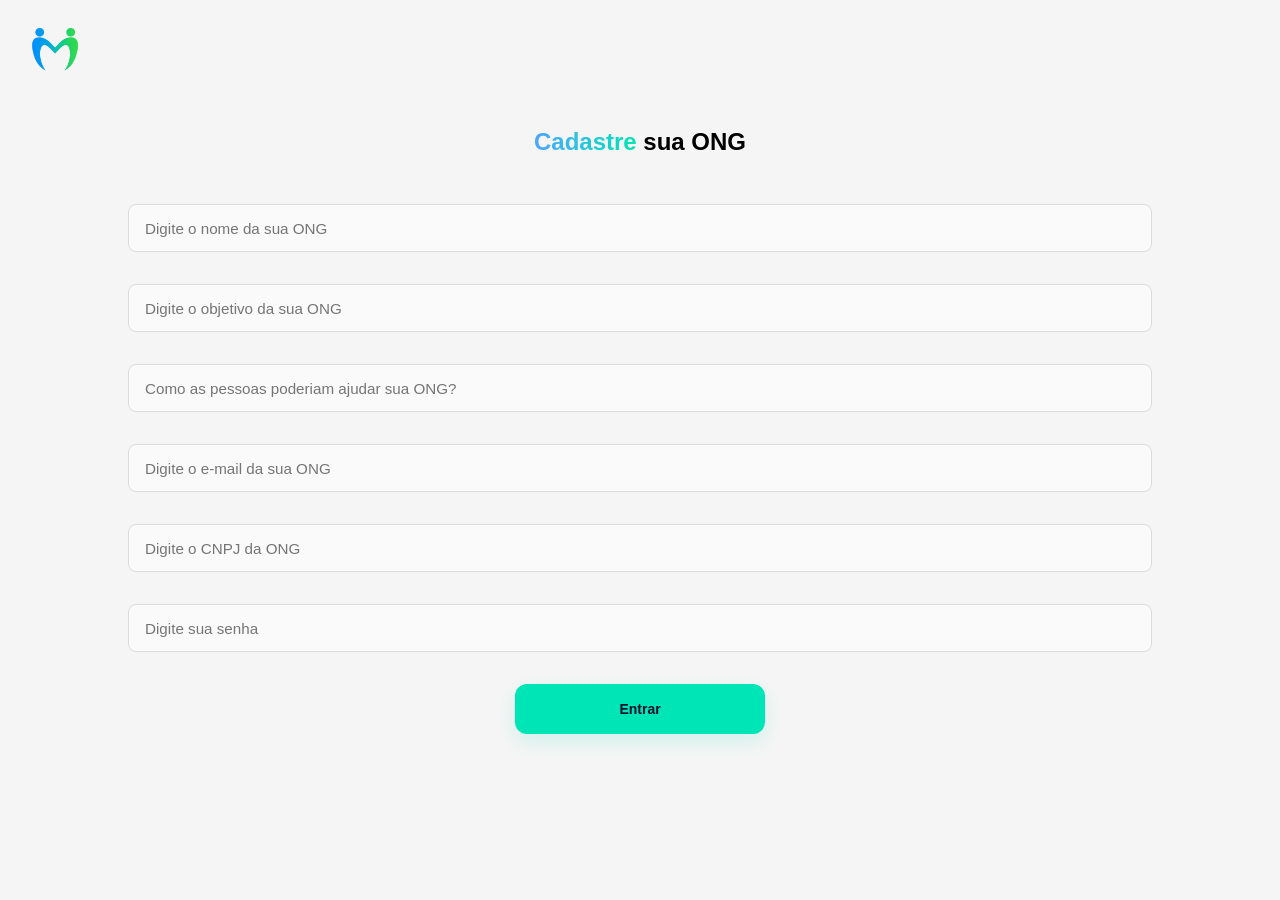
==== app/views/pages/cadastro-ong.html @ dbb987ae "Adicionando estrutura de pastas, footer, links, navegação mobile" ====
<!DOCTYPE html>
<html lang="pt-br">

<head>
    <meta charset="UTF-8">
    <meta name="viewport" content="width=device-width, initial-scale=1.0">
    <link rel="stylesheet" href="../../public/css/login.css">
    <title>Login Conecta Mundos</title>
</head>

<body>
    <header>
        <div class="logo">
            <a href="../../views/pages/index.html"><img src="../../public/imagem/logo_degrade.png" alt="Logo Conecta Mundos"></a>
        </div>
        <div class="navegacao">

        </div>

    </header>

    <main>
        <div class="textos">
            <div class="title">
                <h2><span>Cadastre</span> sua ONG</h2>
            </div>
        </div>

        <div class="formulario">

            <input type="text" placeholder="Digite o nome da sua ONG">
            <input type="text" placeholder="Digite o objetivo da sua ONG">
            <input type="text" placeholder="Como as pessoas poderiam ajudar sua ONG?">
            <input type="text" placeholder="Digite o e-mail da sua ONG">
            <input type="text" placeholder="Digite o CNPJ da ONG">
            <input type="password" placeholder="Digite sua senha">


            <div class="botao">
                <button class="entrar">Entrar</button>
            </div>
        </div>

    </main>


    <script src="../../public/js/script.js"></script>

</body>

</html>
---- app/public/css/login.css ----
* {
    padding: 0%;
    margin: 0%;
    box-sizing: border-box;
    text-decoration: none;
}

body {
    background-color: #F5F5F5;
    font-family: sans-serif;
}

header {
    padding: 15px 20px;
    display: flex;
    justify-content: space-between;
    align-items: center;
    position: relative;
    z-index: 1000;
}

.hamburger {
    display: flex;
    flex-direction: column;
    gap: 5px;
    background: transparent;
    border: none;
    cursor: pointer;
    z-index: 1001;
}

.hamburger .bar {
    width: 28px;
    height: 3px;
    background: #06112f;
    -webkit-text-fill-color: initial;
    border-radius: 3px;
    transition: all 0.3s ease-in-out;
}



.nav-menu {
    position: fixed;
    top: 0;
    right: -100%;
    width: 70%;
    max-width: 300px;
    height: 100vh;
    background-color: #06112f;
    box-shadow: -5px 0 20px rgba(0, 0, 0, 0.4);
    display: flex;
    justify-content: center;
    align-items: center;
    transition: right 0.3s ease-in-out;
}

.nav-menu.active {
    right: 0;
}

.nav-menu ul {
    list-style: none;
    display: flex;
    flex-direction: column;
    gap: 30px;
    text-align: center;
}

.nav-menu a {
    color: #FFFFFF;
    font-size: 18px;
    font-weight: 600;
    transition: color 0.2s ease;
}

.nav-menu a:hover {
    color: #00E5B6;
}

.nav-menu .nav-btn {
    background-color: #00E5B6;
    color: #06102b;
    padding: 10px 20px;
    border-radius: 10px;
    font-weight: 700;
}

.nav-menu .nav-btn:hover {
    background-color: #00c9a0;
    color: #06102b;
}


main {
    display: flex;
    flex-direction: column;
    gap: 1.5rem;
}

.logo img {
    width: 70px;
}

.title {
    display: flex;
    justify-content: center;
    align-items: center;
    text-align: center;
}

.textos {
    padding: 1.5rem;
    display: flex;
    flex-direction: column;
    gap: 2rem;
}

span {
    background: linear-gradient(90deg, #4da6ff, #00e5b6);
    -webkit-background-clip: text;
    background-clip: text;
    -webkit-text-fill-color: transparent;
}

.login-rapidos {
    display: flex;
    justify-content: center;
    align-items: center;
    gap: 1rem;
}

button {
    display: flex;
    justify-content: center;
    align-items: center;
    gap: 10px;
    background-color: #fff;
    border: 1px solid #ddd;
    width: 100%;
    height: 42px;
    border-radius: 8px;
    font-size: 0.9rem;
    font-weight: 500;
    color: #333;
    cursor: pointer;

}

.icone {
    width: 20px;
}

.divisao {
    display: flex;
    justify-content: center;
    align-items: center;
    gap: 10px;
}

hr {
    background-color: black;
    width: 6rem;
    height: 0.1rem;
    border: none;
}

.formulario {
    display: flex;
    align-items: center;
    justify-content: center;
    flex-direction: column;
    gap: 2rem;
}

input {
    width: 80%;
    padding: 0.85rem 1rem;
    height: 48px;
    border: 1px solid #ddd;
    border-radius: 8px;
    font-size: 0.95rem;
    outline: none;
    transition: border-color 0.2s ease, box-shadow 0.2s ease;
    background-color: #fafafa;
}

.entrar {
    width: 250px;
    height: 50px;
    display: flex;
    align-items: center;
    gap: 5px;
    background-color: #00E5B6;
    border: none;
    padding: 16px 28px;
    border-radius: 12px;
    color: #06102b;
    font-size: 14px;
    font-weight: 700;
    cursor: pointer;
    box-shadow: 0px 8px 20px rgba(0, 229, 182, 0.15);
    transition: transform 0.2s ease, box-shadow 0.2s ease;
}
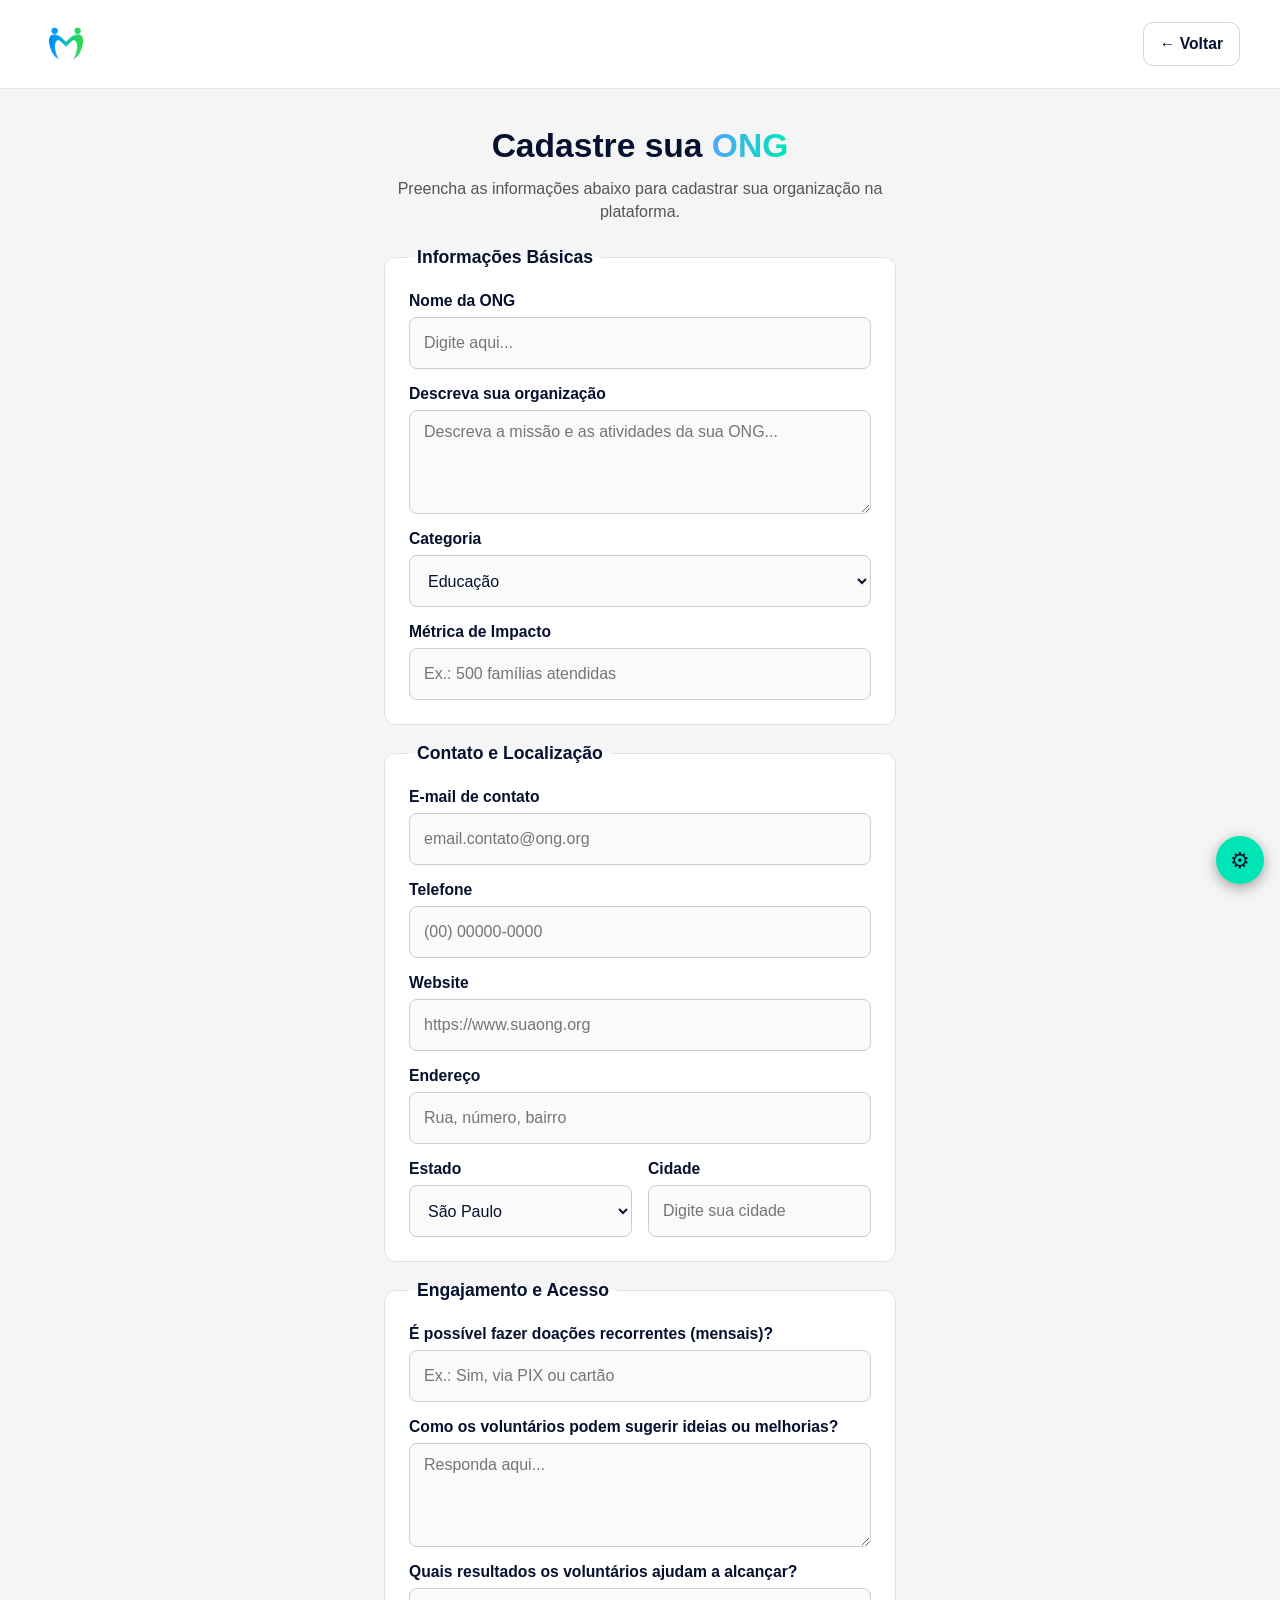
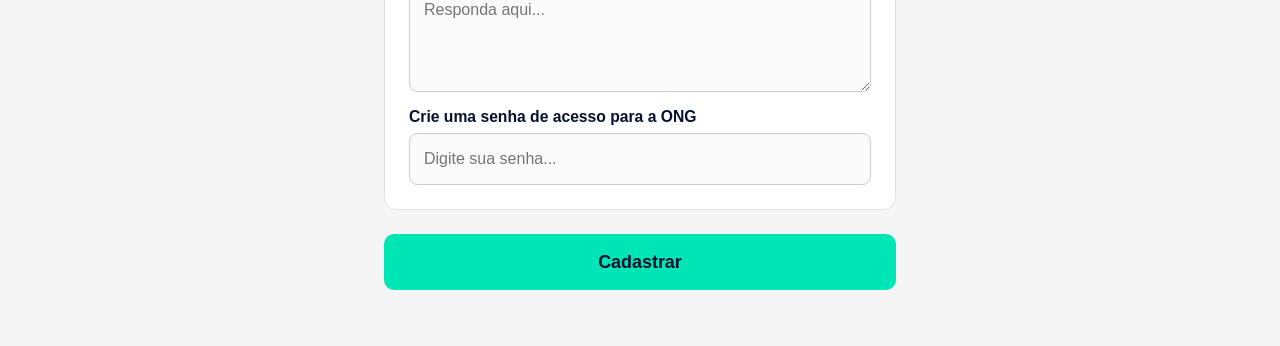
==== commit 33b7d28e: "adicionando mais coisas" ====
--- a/app/views/pages/cadastro-ong.html
+++ b/app/views/pages/cadastro-ong.html
@@ -4,48 +4,168 @@
 <head>
     <meta charset="UTF-8">
     <meta name="viewport" content="width=device-width, initial-scale=1.0">
+    <title>Cadastro de ONG - Conecta Mundos</title>
+    <link rel="stylesheet" href="../../public/css/config.css">
     <link rel="stylesheet" href="../../public/css/login.css">
-    <title>Login Conecta Mundos</title>
+    <script src="../../public/js/config.js"></script>
 </head>
 
 <body>
     <header>
         <div class="logo">
-            <a href="../../views/pages/index.html"><img src="../../public/imagem/logo_degrade.png" alt="Logo Conecta Mundos"></a>
+            <a href="../../views/pages/index.html">
+                <img src="../../public/imagem/logo_degrade.png" alt="Logo Conecta Mundos">
+            </a>
         </div>
         <div class="navegacao">
+            <a href="./login-ongs.html" class="btn-voltar">← Voltar</a>
+        </div>
+    </header>
 
+    <!-- "main-cadastro" deixa os blocos lado a lado em telas grandes -->
+    <main class="main-cadastro">
+        <div class="textos">
+            <div class="title">
+                <h2>Cadastre sua <span>ONG</span></h2>
+            </div>
+            <p class="subtitulo">Preencha as informações abaixo para cadastrar sua organização na plataforma.</p>
         </div>
 
-    </header>
+        <form class="formulario" action="cadastro-ong-prosseguir.html" method="GET">
+            <fieldset>
+                <legend>Informações Básicas</legend>
 
-    <main>
-        <div class="textos">
-            <div class="title">
-                <h2><span>Cadastre</span> sua ONG</h2>
+                <div class="campo">
+                    <label for="ong">Nome da ONG</label>
+                    <input type="text" id="ong" name="ong" placeholder="Digite aqui..." required>
+                </div>
+
+                <div class="campo">
+                    <label for="descricao">Descreva sua organização</label>
+                    <textarea name="descricao" id="descricao" rows="4" placeholder="Descreva a missão e as atividades da sua ONG..." required></textarea>
+                </div>
+
+                <div class="campo">
+                    <label for="categoria">Categoria</label>
+                    <select name="categoria" id="categoria">
+                        <option value="educacao">Educação</option>
+                        <option value="saude">Saúde</option>
+                        <option value="meio_ambiente">Meio Ambiente</option>
+                        <option value="moradia">Moradia</option>
+                        <option value="direitos_humanos">Direitos Humanos</option>
+                        <option value="cultura">Cultura</option>
+                        <option value="alimentacao">Alimentação</option>
+                        <option value="animais">Animais</option>
+                        <option value="causas_emergenciais">Causas Emergenciais</option>
+                    </select>
+                </div>
+
+                <div class="campo">
+                    <label for="metrica">Métrica de Impacto</label>
+                    <input type="text" id="metrica" name="metrica" placeholder="Ex.: 500 famílias atendidas">
+                </div>
+            </fieldset>
+
+            <fieldset>
+                <legend>Contato e Localização</legend>
+
+                <div class="campo">
+                    <label for="email">E-mail de contato</label>
+                    <input type="email" id="email" name="email" placeholder="email.contato@ong.org" required>
+                </div>
+
+                <div class="campo">
+                    <label for="telefone">Telefone</label>
+                    <input type="tel" id="telefone" name="telefone" placeholder="(00) 00000-0000" required>
+                </div>
+
+                <div class="campo">
+                    <label for="site">Website</label>
+                    <input type="url" id="site" name="site" placeholder="https://www.suaong.org">
+                </div>
+
+                <div class="campo">
+                    <label for="endereco">Endereço</label>
+                    <input type="text" id="endereco" name="endereco" placeholder="Rua, número, bairro">
+                </div>
+
+                <div class="linha-dupla">
+                    <div class="campo">
+                        <label for="estado">Estado</label>
+                        <select name="estado" id="estado">
+                            <option value="SP">São Paulo</option>
+                            <option value="RJ">Rio de Janeiro</option>
+                            <option value="MG">Minas Gerais</option>
+                            <option value="ES">Espírito Santo</option>
+                        </select>
+                    </div>
+
+                    <div class="campo">
+                        <label for="cidade">Cidade</label>
+                        <input type="text" id="cidade" name="cidade" placeholder="Digite sua cidade">
+                    </div>
+                </div>
+            </fieldset>
+
+            <fieldset>
+                <legend>Engajamento e Acesso</legend>
+
+                <div class="campo">
+                    <label for="doacoes">É possível fazer doações recorrentes (mensais)?</label>
+                    <input type="text" id="doacoes" name="doacoes" placeholder="Ex.: Sim, via PIX ou cartão">
+                </div>
+
+                <div class="campo">
+                    <label for="voluntarios">Como os voluntários podem sugerir ideias ou melhorias?</label>
+                    <textarea name="voluntarios" id="voluntarios" rows="4" placeholder="Responda aqui..."></textarea>
+                </div>
+
+                <div class="campo">
+                    <label for="resultados">Quais resultados os voluntários ajudam a alcançar?</label>
+                    <textarea name="resultados" id="resultados" rows="4" placeholder="Responda aqui..."></textarea>
+                </div>
+
+                <div class="campo">
+                    <label for="senha">Crie uma senha de acesso para a ONG</label>
+                    <input type="password" id="senha" name="senha" placeholder="Digite sua senha..." required>
+                </div>
+            </fieldset>
+
+            <div class="botao">
+                <button type="submit" class="entrar">Cadastrar</button>
             </div>
+        </form>
+    </main>
+
+    <footer></footer>
+
+    <!-- Configurações (fonte e tema) -->
+    <div class="config">
+        <div class="config-painel" id="config-painel" hidden>
+            <h3>Configurações</h3>
+
+            <div class="config-grupo">
+                <span>Tamanho da fonte</span>
+                <div class="config-linha">
+                    <button type="button" id="fonte-menos" aria-label="Diminuir fonte">A−</button>
+                    <div class="config-valor" id="fonte-valor" aria-live="polite">100%</div>
+                    <button type="button" id="fonte-mais" aria-label="Aumentar fonte">A+</button>
+                </div>
+            </div>
+
+            <div class="config-grupo">
+                <span>Tema</span>
+                <div class="config-linha">
+                    <button type="button" id="tema-claro">☀ Claro</button>
+                    <button type="button" id="tema-escuro">🌙 Escuro</button>
+                </div>
+            </div>
+
+            <button type="button" class="config-restaurar" id="config-restaurar">Restaurar padrão</button>
         </div>
 
-        <div class="formulario">
-
-            <input type="text" placeholder="Digite o nome da sua ONG">
-            <input type="text" placeholder="Digite o objetivo da sua ONG">
-            <input type="text" placeholder="Como as pessoas poderiam ajudar sua ONG?">
-            <input type="text" placeholder="Digite o e-mail da sua ONG">
-            <input type="text" placeholder="Digite o CNPJ da ONG">
-            <input type="password" placeholder="Digite sua senha">
-
-
-            <div class="botao">
-                <button class="entrar">Entrar</button>
-            </div>
-        </div>
-
-    </main>
-
-
-    <script src="../../public/js/script.js"></script>
-
+        <button type="button" class="config-botao" id="config-abrir" aria-label="Abrir configurações" aria-expanded="false" aria-controls="config-painel">⚙</button>
+    </div>
 </body>
 
 </html>
--- a/app/public/css/config.css
+++ b/app/public/css/config.css
@@ -0,0 +1,215 @@
+/* =====================================================
+   config.css - cores dos temas + painel de configurações
+   Carregue em TODAS as páginas, ANTES do style.css/login.css
+   ===================================================== */
+
+/* ---------- Tema claro (padrão) ---------- */
+:root {
+    --fundo: #f8f8f8;
+    --fundo-alt: #eef2f7;
+    --superficie: #ffffff;
+    --texto: #06112f;
+    --texto-suave: #4b5563;
+    --borda: #e2e8f0;
+    --borda-campo: #cccccc;
+    --campo: #fafafa;
+    --sombra: rgba(0, 0, 0, 0.08);
+}
+
+/* ---------- Tema escuro ---------- */
+[data-tema="escuro"] {
+    --fundo: #0a1226;
+    --fundo-alt: #0e1932;
+    --superficie: #131d38;
+    --texto: #eef2ff;
+    --texto-suave: #b4bfd6;
+    --borda: #26324f;
+    --borda-campo: #3a4a6e;
+    --campo: #0e1730;
+    --sombra: rgba(0, 0, 0, 0.5);
+    color-scheme: dark;
+}
+
+/* ---------- Acessibilidade ---------- */
+a:focus-visible,
+button:focus-visible,
+input:focus-visible,
+select:focus-visible,
+textarea:focus-visible {
+    outline: 3px solid #4da6ff;
+    outline-offset: 2px;
+}
+
+@media (prefers-reduced-motion: reduce) {
+    * {
+        transition: none !important;
+        scroll-behavior: auto !important;
+    }
+}
+
+/* =====================================================
+   PAINEL DE CONFIGURAÇÕES
+   ===================================================== */
+.config {
+    position: fixed;
+    right: 16px;
+    bottom: 16px;
+    z-index: 3000;
+    display: flex;
+    flex-direction: column;
+    align-items: flex-end;
+    gap: 12px;
+}
+
+/* usado só na index, onde existe a barra de navegação embaixo */
+.config-com-nav {
+    bottom: 86px;
+}
+
+.config-botao {
+    width: 48px;
+    height: 48px;
+    display: flex;
+    justify-content: center;
+    align-items: center;
+    background-color: #00E5B6;
+    color: #06112f;
+    border: none;
+    border-radius: 50%;
+    font-size: 1.4rem;
+    cursor: pointer;
+    box-shadow: 0 4px 14px rgba(0, 0, 0, 0.35);
+    transition: transform 0.2s ease;
+}
+
+.config-botao:hover {
+    transform: scale(1.08);
+}
+
+.config-painel {
+    width: 264px;
+    max-width: calc(100vw - 32px);
+    padding: 18px;
+    display: flex;
+    flex-direction: column;
+    gap: 16px;
+    background-color: var(--superficie);
+    color: var(--texto);
+    border: 1px solid var(--borda);
+    border-radius: 16px;
+    box-shadow: 0 10px 30px var(--sombra);
+}
+
+.config-painel[hidden] {
+    display: none;
+}
+
+.config-painel h3 {
+    font-size: 1.05rem;
+}
+
+.config-grupo {
+    display: flex;
+    flex-direction: column;
+    gap: 8px;
+}
+
+.config-grupo > span {
+    font-size: 0.85rem;
+    font-weight: 600;
+    color: var(--texto-suave);
+    /* cancela o degradê global dos <span> do style.css / login.css */
+    background: none;
+    -webkit-background-clip: initial;
+    background-clip: initial;
+    -webkit-text-fill-color: currentColor;
+}
+
+.config-linha {
+    display: flex;
+    gap: 8px;
+}
+
+.config-linha button,
+.config-restaurar {
+    flex: 1;
+    min-height: 40px;
+    padding: 6px 10px;
+    background-color: var(--campo);
+    color: var(--texto);
+    border: 1px solid var(--borda-campo);
+    border-radius: 10px;
+    font-size: 0.9rem;
+    font-weight: 600;
+    cursor: pointer;
+}
+
+.config-linha button:hover:not(:disabled),
+.config-restaurar:hover {
+    border-color: #00E5B6;
+}
+
+.config-linha button:disabled {
+    opacity: 0.4;
+    cursor: not-allowed;
+}
+
+/* botão do tema que está ativo */
+.config-linha button[aria-pressed="true"] {
+    background-color: #00E5B6;
+    border-color: #00E5B6;
+    color: #06112f;
+}
+
+.config-valor {
+    flex: 1;
+    display: flex;
+    justify-content: center;
+    align-items: center;
+    font-weight: 700;
+}
+
+
+html[data-tema="escuro"] body {
+    background-color: #0a1226;
+    color: #eef2ff;
+}
+
+html[data-tema="escuro"] header {
+    background-color: #131d38;
+    border-color: #26324f;
+}
+
+html[data-tema="escuro"] .title h2,
+html[data-tema="escuro"] .link-secundario,
+html[data-tema="escuro"] legend,
+html[data-tema="escuro"] .campo label,
+html[data-tema="escuro"] .logins a {
+    color: #eef2ff;
+}
+
+html[data-tema="escuro"] .subtitulo,
+html[data-tema="escuro"] .logins,
+html[data-tema="escuro"] .divisao {
+    color: #b4bfd6;
+}
+
+html[data-tema="escuro"] .btn-voltar,
+html[data-tema="escuro"] .login-btn,
+html[data-tema="escuro"] fieldset {
+    background-color: #131d38;
+    border-color: #3a4a6e;
+    color: #eef2ff;
+}
+
+html[data-tema="escuro"] input,
+html[data-tema="escuro"] select,
+html[data-tema="escuro"] textarea {
+    background-color: #0e1730;
+    border-color: #3a4a6e;
+    color: #eef2ff;
+}
+
+html[data-tema="escuro"] hr {
+    background-color: #3a4a6e;
+}
--- a/app/public/css/login.css
+++ b/app/public/css/login.css
@@ -1,119 +1,128 @@
 * {
-    padding: 0%;
-    margin: 0%;
+    margin: 0;
+    padding: 0;
     box-sizing: border-box;
+}
+
+body {
+    font-family: sans-serif;
+    background-color: #f5f5f5;
+    color: #06112f;
+    min-height: 100vh;
+    display: flex;
+    flex-direction: column;
+    align-items: center;
+}
+
+a {
     text-decoration: none;
-}
-
-body {
-    background-color: #F5F5F5;
-    font-family: sans-serif;
-}
-
+    color: inherit;
+}
+
+/* Cabeçalho */
 header {
-    padding: 15px 20px;
+    width: 100%;
+    padding: 16px 20px;
     display: flex;
     justify-content: space-between;
     align-items: center;
-    position: relative;
-    z-index: 1000;
-}
-
-.hamburger {
-    display: flex;
-    flex-direction: column;
-    gap: 5px;
-    background: transparent;
-    border: none;
+    background-color: #ffffff;
+    border-bottom: 1px solid #e5e5e5;
+}
+
+.logo {
+    display: flex;
+    align-items: center;
+}
+
+.logo img {
+    width: 46px;
+    height: auto;
+    display: block;
+}
+
+.navegacao {
+    display: flex;
+    align-items: center;
+}
+
+.link-secundario {
+    font-size: 0.98rem;
+    font-weight: 600;
+    color: #06112f;
+}
+
+.link-secundario:hover {
+    color: #00b894;
+}
+
+/* Container Principal (Alinha tudo no mesmo eixo) */
+main {
+    width: 100%;
+    max-width: 520px;
+    padding: 24px 20px 48px;
+    display: flex;
+    flex-direction: column;
+    align-items: stretch;
+    gap: 22px;
+}
+
+/* Botão Voltar */
+.topo-voltar {
+    width: 100%;
+    display: flex;
+    justify-content: flex-start;
+    align-items: center;
+}
+
+.btn-voltar {
+    display: inline-flex;
+    align-items: center;
+    justify-content: center;
+    gap: 6px;
+    padding: 10px 16px;
+    min-height: 44px;
+    background-color: #ffffff;
+    border: 1px solid #d4d4d4;
+    border-radius: 10px;
+    font-size: 0.98rem;
+    font-weight: 600;
+    color: #06112f;
     cursor: pointer;
-    z-index: 1001;
-}
-
-.hamburger .bar {
-    width: 28px;
-    height: 3px;
-    background: #06112f;
-    -webkit-text-fill-color: initial;
-    border-radius: 3px;
-    transition: all 0.3s ease-in-out;
-}
-
-
-
-.nav-menu {
-    position: fixed;
-    top: 0;
-    right: -100%;
-    width: 70%;
-    max-width: 300px;
-    height: 100vh;
-    background-color: #06112f;
-    box-shadow: -5px 0 20px rgba(0, 0, 0, 0.4);
-    display: flex;
-    justify-content: center;
-    align-items: center;
-    transition: right 0.3s ease-in-out;
-}
-
-.nav-menu.active {
-    right: 0;
-}
-
-.nav-menu ul {
-    list-style: none;
-    display: flex;
-    flex-direction: column;
-    gap: 30px;
+    transition: background-color 0.2s ease, border-color 0.2s ease;
+}
+
+.btn-voltar:hover {
+    background-color: #fafafa;
+    border-color: #00e5b6;
+}
+
+/* Títulos e Textos */
+.textos {
+    width: 100%;
+    display: flex;
+    flex-direction: column;
+    align-items: center;
     text-align: center;
-}
-
-.nav-menu a {
-    color: #FFFFFF;
-    font-size: 18px;
-    font-weight: 600;
-    transition: color 0.2s ease;
-}
-
-.nav-menu a:hover {
-    color: #00E5B6;
-}
-
-.nav-menu .nav-btn {
-    background-color: #00E5B6;
-    color: #06102b;
-    padding: 10px 20px;
-    border-radius: 10px;
-    font-weight: 700;
-}
-
-.nav-menu .nav-btn:hover {
-    background-color: #00c9a0;
-    color: #06102b;
-}
-
-
-main {
-    display: flex;
-    flex-direction: column;
-    gap: 1.5rem;
-}
-
-.logo img {
-    width: 70px;
+    gap: 10px;
 }
 
 .title {
-    display: flex;
-    justify-content: center;
-    align-items: center;
-    text-align: center;
-}
-
-.textos {
-    padding: 1.5rem;
-    display: flex;
-    flex-direction: column;
-    gap: 2rem;
+    width: 100%;
+    display: flex;
+    justify-content: center;
+    align-items: center;
+}
+
+.title h2 {
+    font-size: 1.85rem;
+    line-height: 1.25;
+}
+
+.subtitulo {
+    font-size: 1rem;
+    color: #555555;
+    line-height: 1.45;
 }
 
 span {
@@ -123,82 +132,254 @@
     -webkit-text-fill-color: transparent;
 }
 
+.logins {
+    width: 100%;
+    display: flex;
+    flex-direction: column;
+    align-items: center;
+    gap: 8px;
+    font-size: 0.98rem;
+    color: #444444;
+}
+
+.logins p {
+    line-height: 1.4;
+}
+
+.logins a {
+    font-weight: 700;
+    color: #06112f;
+}
+
+.logins a:hover {
+    text-decoration: underline;
+}
+
+/* Botões Sociais */
 .login-rapidos {
-    display: flex;
-    justify-content: center;
-    align-items: center;
-    gap: 1rem;
-}
-
-button {
-    display: flex;
-    justify-content: center;
-    align-items: center;
+    width: 100%;
+    display: flex;
+    flex-direction: column;
+    gap: 12px;
+}
+
+.login-btn {
+    width: 100%;
+    height: 50px;
+    background-color: #ffffff;
+    border: 1px solid #d4d4d4;
+    border-radius: 10px;
+    display: flex;
+    align-items: center;
+    justify-content: center;
     gap: 10px;
-    background-color: #fff;
-    border: 1px solid #ddd;
-    width: 100%;
-    height: 42px;
+    font-size: 1rem;
+    font-weight: 600;
+    color: #06112f;
+    cursor: pointer;
+    transition: background-color 0.2s ease, border-color 0.2s ease;
+}
+
+.login-btn:hover {
+    background-color: #fafafa;
+    border-color: #bdbdbd;
+}
+
+.icone {
+    width: 22px;
+    height: 22px;
+    object-fit: contain;
+    display: block;
+}
+
+/* Divisor ("Ou entre com e-mail") */
+.divisao {
+    width: 100%;
+    display: flex;
+    align-items: center;
+    justify-content: center;
+    gap: 12px;
+    color: #666666;
+    font-size: 0.95rem;
+}
+
+.divisao p {
+    white-space: nowrap;
+}
+
+hr {
+    flex: 1;
+    border: none;
+    height: 1px;
+    background-color: #d4d4d4;
+}
+
+/* Formulários e Fieldsets */
+.formulario {
+    width: 100%;
+    display: flex;
+    flex-direction: column;
+    align-items: stretch;
+    gap: 18px;
+}
+
+fieldset {
+    width: 100%;
+    background-color: #ffffff;
+    border: 1px solid #e0e0e0;
+    border-radius: 12px;
+    padding: 20px 18px;
+    display: flex;
+    flex-direction: column;
+    align-items: stretch;
+    gap: 16px;
+}
+
+legend {
+    padding: 0 8px;
+    font-size: 1.1rem;
+    font-weight: 700;
+    color: #06112f;
+}
+
+.campo {
+    width: 100%;
+    display: flex;
+    flex-direction: column;
+    align-items: flex-start;
+    gap: 7px;
+}
+
+.campo label {
+    font-size: 0.98rem;
+    font-weight: 600;
+    color: #06112f;
+    text-align: left;
+}
+
+input,
+select,
+textarea {
+    width: 100%;
+    border: 1px solid #cccccc;
     border-radius: 8px;
-    font-size: 0.9rem;
-    font-weight: 500;
-    color: #333;
+    background-color: #fafafa;
+    color: #06112f;
+    font-family: inherit;
+    font-size: 16px;
+    padding: 12px 14px;
+}
+
+input,
+select {
+    height: 50px;
+}
+
+textarea {
+    min-height: 104px;
+    resize: vertical;
+}
+
+input:focus,
+select:focus,
+textarea:focus {
+    outline: none;
+    border-color: #00e5b6;
+    background-color: #ffffff;
+}
+
+.linha-dupla {
+    width: 100%;
+    display: flex;
+    flex-direction: column;
+    gap: 16px;
+}
+
+/* Botão Principal */
+.botao {
+    width: 100%;
+    display: flex;
+    justify-content: center;
+    align-items: center;
+    margin-top: 6px;
+}
+
+.entrar {
+    width: 100%;
+    height: 54px;
+    background-color: #00e5b6;
+    color: #06112f;
+    border: none;
+    border-radius: 10px;
+    font-size: 1.08rem;
+    font-weight: 700;
+    display: flex;
+    align-items: center;
+    justify-content: center;
     cursor: pointer;
-
-}
-
-.icone {
-    width: 20px;
-}
-
-.divisao {
-    display: flex;
-    justify-content: center;
-    align-items: center;
-    gap: 10px;
-}
-
-hr {
-    background-color: black;
-    width: 6rem;
-    height: 0.1rem;
-    border: none;
-}
-
-.formulario {
-    display: flex;
-    align-items: center;
-    justify-content: center;
-    flex-direction: column;
-    gap: 2rem;
-}
-
-input {
-    width: 80%;
-    padding: 0.85rem 1rem;
-    height: 48px;
-    border: 1px solid #ddd;
-    border-radius: 8px;
-    font-size: 0.95rem;
-    outline: none;
-    transition: border-color 0.2s ease, box-shadow 0.2s ease;
-    background-color: #fafafa;
-}
-
-.entrar {
-    width: 250px;
-    height: 50px;
-    display: flex;
-    align-items: center;
-    gap: 5px;
-    background-color: #00E5B6;
-    border: none;
-    padding: 16px 28px;
-    border-radius: 12px;
-    color: #06102b;
-    font-size: 14px;
-    font-weight: 700;
-    cursor: pointer;
-    box-shadow: 0px 8px 20px rgba(0, 229, 182, 0.15);
-    transition: transform 0.2s ease, box-shadow 0.2s ease;
+    transition: background-color 0.2s ease;
+}
+
+.entrar:hover {
+    background-color: #00cfa4;
+}
+
+/* Telas Maiores (>= 640px) */
+@media (min-width: 640px) {
+    header {
+        padding: 18px 40px;
+    }
+
+    .logo img {
+        width: 52px;
+    }
+
+    main {
+        max-width: 560px;
+        padding: 36px 24px 56px;
+        gap: 24px;
+    }
+
+    .title h2 {
+        font-size: 2.1rem;
+    }
+
+    .login-rapidos {
+        flex-direction: row;
+        align-items: stretch;
+    }
+
+    .login-btn {
+        flex: 1;
+        height: 52px;
+    }
+
+    fieldset {
+        padding: 24px;
+    }
+
+    .linha-dupla {
+        flex-direction: row;
+        align-items: flex-start;
+    }
+
+    .linha-dupla .campo {
+        flex: 1;
+    }
+
+    input,
+    select,
+    textarea {
+        font-size: 1rem;
+    }
+
+    input,
+    select {
+        height: 52px;
+    }
+
+    .entrar {
+        height: 56px;
+        font-size: 1.12rem;
+    }
 }
